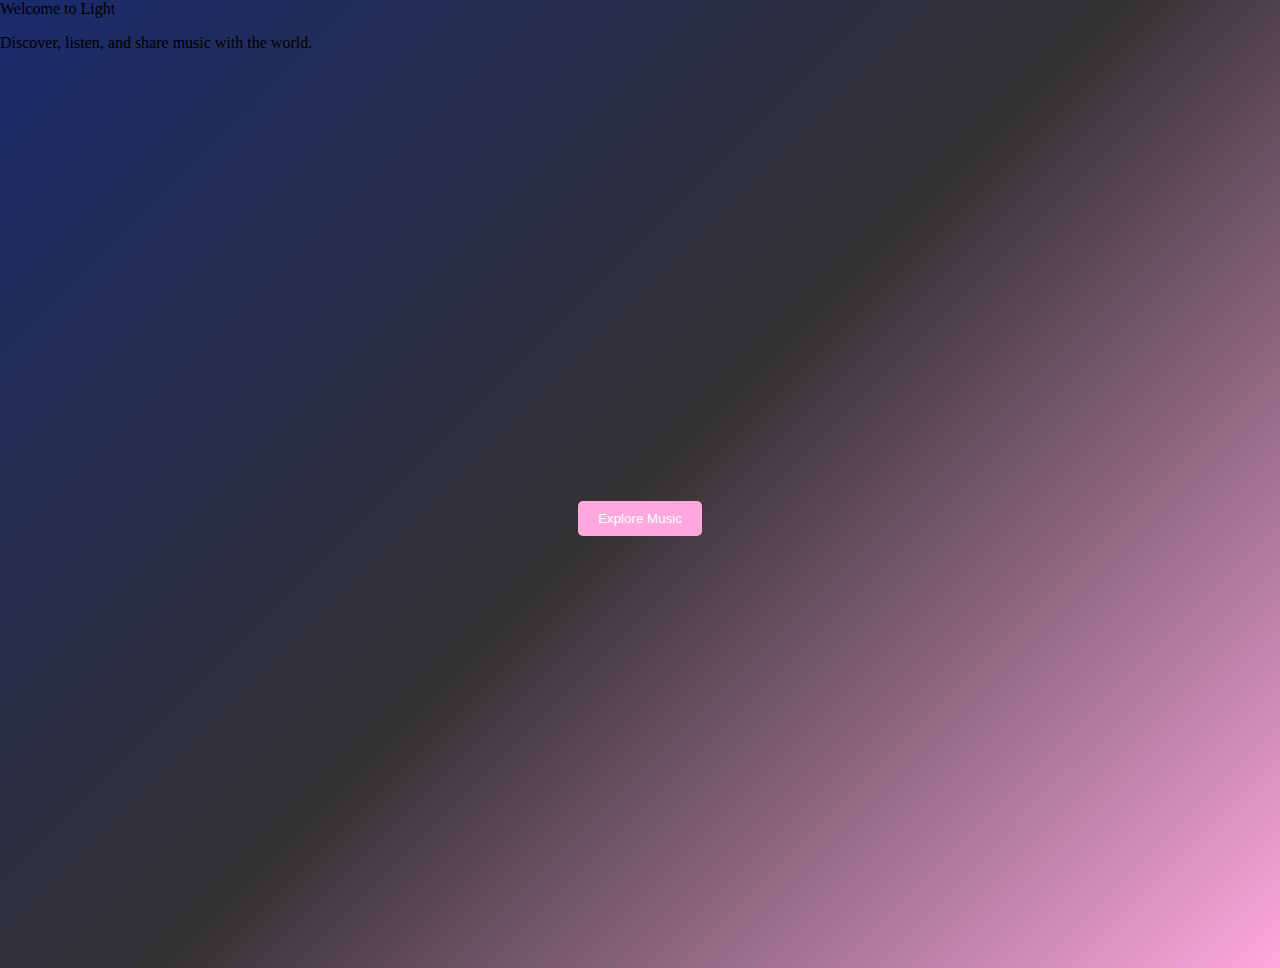
==== index.html @ 954678ec "light" ====
<!DOCTYPE html>
<html lang="en">
<head>
	<meta charset="UTF-8">
	<meta name="viewport" content="width=device-width, initial-scale=1.0">
	<title>Light</title>
	<link rel="stylesheet" href="home.css">
</head>
	<bass="title">Welcome to Light</h1>
	<p class="subtitle">Discover, listen, and share music with the world.</p>
	</div>
	<div class="button-container">
		<a href="signup.html">
			<button class="button">Explore Music</button>
		</a>
	</div>
	<script src="static/script.js"></script>
</body>
</html>
---- home.css ----
body, html {
	margin: 0;
	padding: 0;
	background: linear-gradient(135deg, #1a2a6c, #333133, #ffa8de);
}

.welcome-content {
	position: relative;
	top: 50%;
	transform: translateY(-50%, -50%);
	text-align: center;
	width: 100%;
	padding: 0 20px;
	box-sizing: border-box;
}

.welcome-content h1 {
	font-size: 3rem;
	color: #fff;
	margin-bottom: 1rem;
}

.welcome-content p{
	font-size: 1.2rem;
	color: #ccc;
	margin: 0;
}

.button-container {
	display: flex;
	justify-content: center;
	align-items: center;
	height: 100vh;
}

.button {
	padding: 10px 20px;
	background-color: #ffa8de;
	color: white;
	border: none;
	border-radius: 5px;
	cursor: pointer;
}
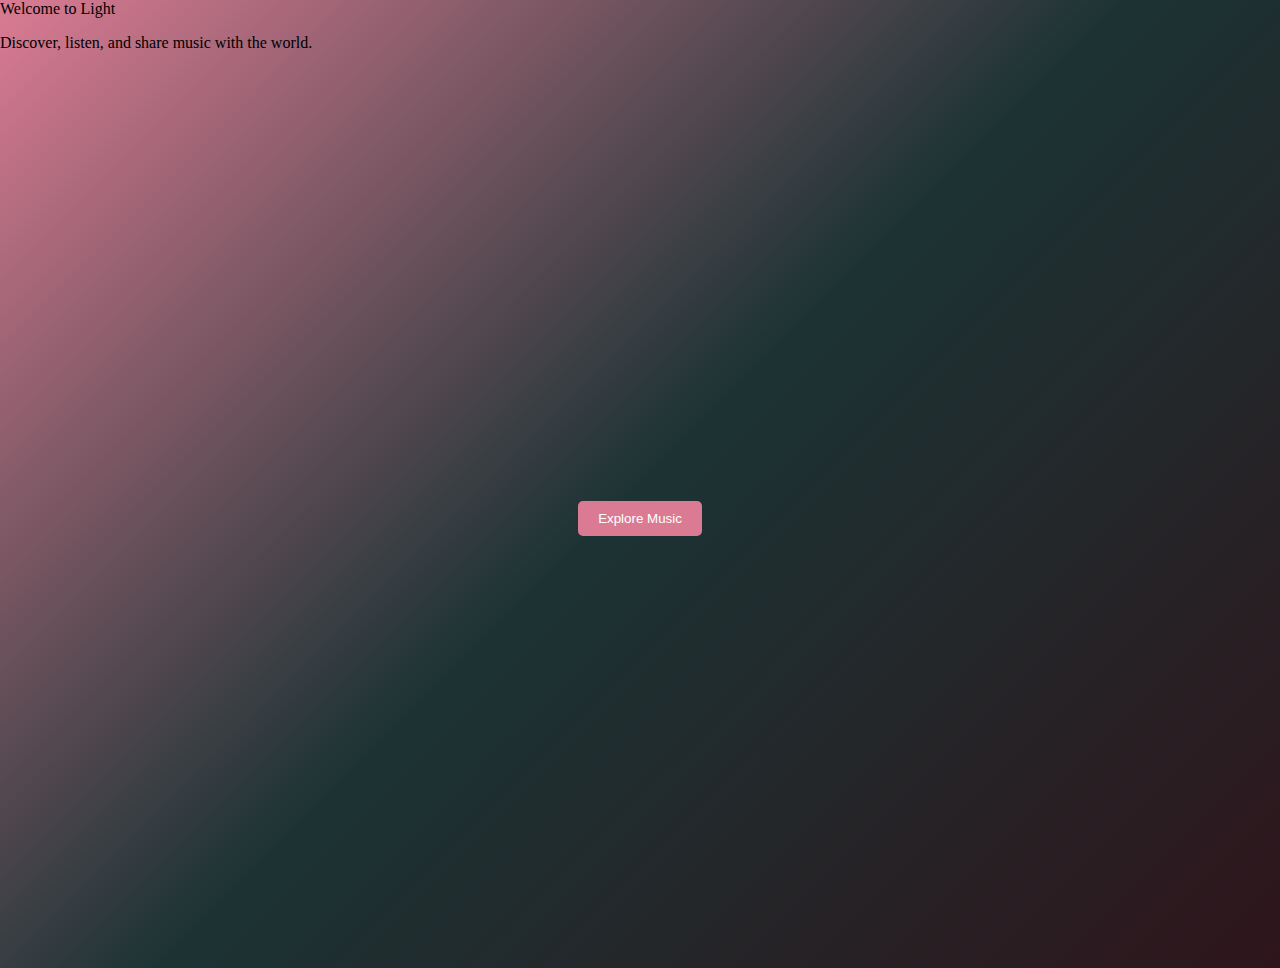
==== commit 7ccc078c: "Update index.html" ====
--- a/index.html
+++ b/index.html
@@ -4,13 +4,13 @@
 	<meta charset="UTF-8">
 	<meta name="viewport" content="width=device-width, initial-scale=1.0">
 	<title>Light</title>
-	<link rel="stylesheet" href="home.css">
+	<link rel="stylesheet" href="index.css">
 </head>
 	<bass="title">Welcome to Light</h1>
 	<p class="subtitle">Discover, listen, and share music with the world.</p>
 	</div>
 	<div class="button-container">
-		<a href="signup.html">
+		<a href="blob.html">
 			<button class="button">Explore Music</button>
 		</a>
 	</div>
--- a/index.css
+++ b/index.css
@@ -0,0 +1,43 @@
+body, html {
+	margin: 0;
+	padding: 0;
+	background: linear-gradient(135deg, #DA7B93, #1c3334, #2e151b);
+}
+
+.welcome-content {
+	position: relative;
+	top: 50%;
+	transform: translateY(-50%, -50%);
+	text-align: center;
+	width: 100%;
+	padding: 0 20px;
+	box-sizing: border-box;
+}
+
+.welcome-content h1 {
+	font-size: 3rem;
+	color: #fff;
+	margin-bottom: 1rem;
+}
+
+.welcome-content p{
+	font-size: 1.2rem;
+	color: #ccc;
+	margin: 0;
+}
+
+.button-container {
+	display: flex;
+	justify-content: center;
+	align-items: center;
+	height: 100vh;
+}
+
+.button {
+	padding: 10px 20px;
+	background-color: #DA7B93;
+	color: white;
+	border: none;
+	border-radius: 5px;
+	cursor: pointer;
+}
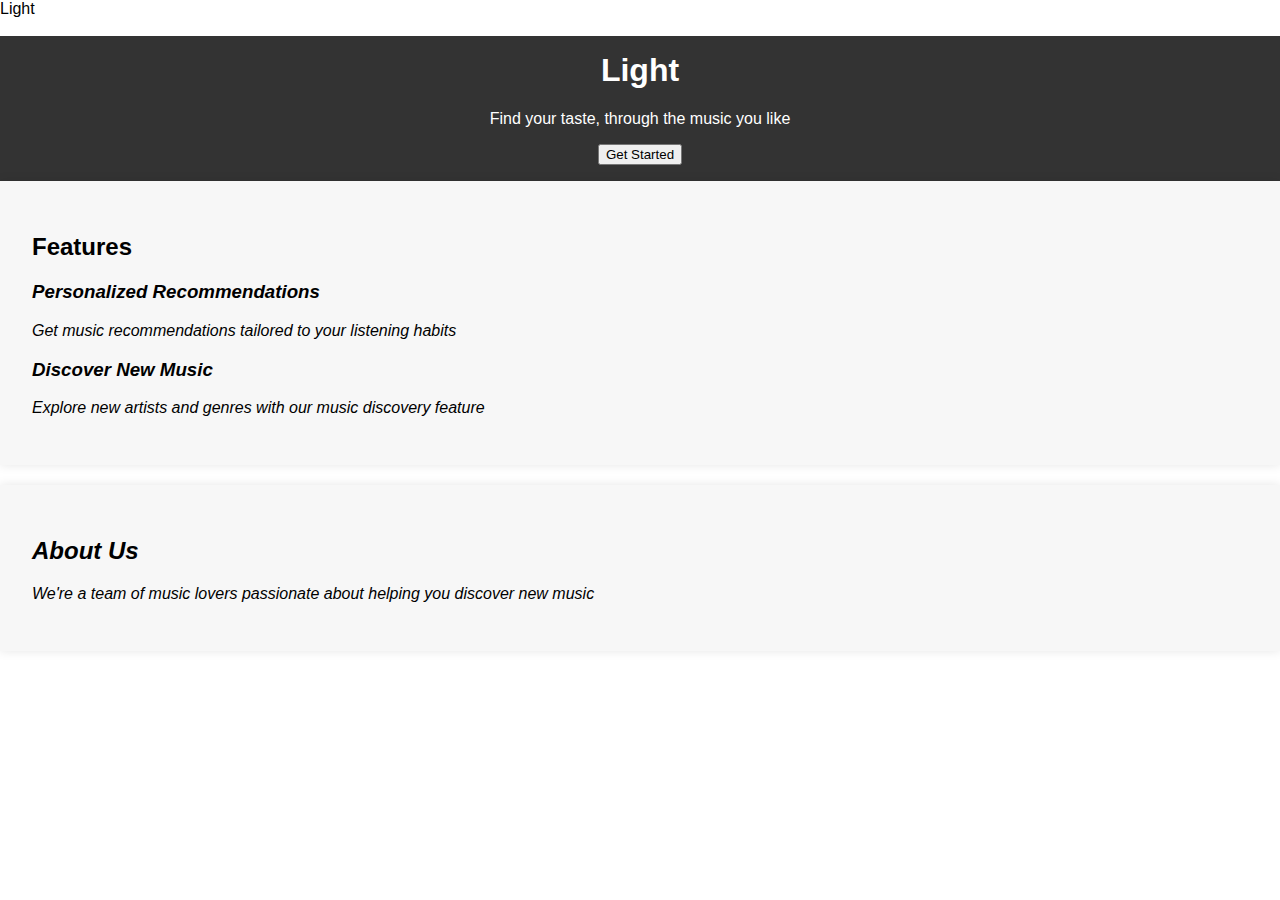
==== commit f1691044: "Update index.html" ====
--- a/index.html
+++ b/index.html
@@ -1,19 +1,39 @@
 <!DOCTYPE html>
 <html lang="en">
 <head>
-	<meta charset="UTF-8">
-	<meta name="viewport" content="width=device-width, initial-scale=1.0">
-	<title>Light</title>
-	<link rel="stylesheet" href="index.css">
+    <meta charset="UTF-8">
+    <meta name="viewport" content="width=device-width, initial-scale=1.0">
+    <title>Light Home page</title>
+    <link rel="stylesheet" href="styles.css">
 </head>
-	<bass="title">Welcome to Light</h1>
-	<p class="subtitle">Discover, listen, and share music with the world.</p>
-	</div>
-	<div class="button-container">
-		<a href="blob.html">
-			<button class="button">Explore Music</button>
-		</a>
-	</div>
-	<script src="static/script.js"></script>
+<body>
+    <nav>
+        <div class="logo">Light</div>
+        <ul>
+            <li><a href="home.html">Home</a></li>
+            <li><a href="signup.html">Sign Up</a></li>
+        </ul>
+    </nav>
+    <header>
+        <h1>Light</h1>
+        <p>Find your taste, through the music you like</p>
+        <a href="signup.html"><button>Get Started</button></a>
+    </header>
+    <section id="features">
+        <h2>Features</h2>
+        <div class="feature">
+            <i class="fa fa-music"</i>
+            <h3>Personalized Recommendations</h3>
+            <p>Get music recommendations tailored to your listening habits</p>
+        </div>
+        <div class="feature">
+            <h3>Discover New Music</h3>
+            <p>Explore new artists and genres with our music discovery feature</p>
+        </div>
+    </section>
+    <section id="about">
+        <h2>About Us</h2>
+        <p>We're a team of music lovers passionate about helping you discover new music</p>
+    </section>
 </body>
 </html>
--- a/styles.css
+++ b/styles.css
@@ -0,0 +1,78 @@
+body {
+    font-family: Arial, sans-serif;
+    margin: 0;
+    padding: 0;
+}
+
+header {
+    background-color: #333;
+    color: #fff;
+    padding: 1em;
+    text-align: center;
+}
+
+nav ul {
+    list-style: none;
+    margin: 0;
+    padding: 0;
+    display: flex;
+    justify-content: space-between;
+}
+
+nav li {
+    margin-right: 20px;
+}
+
+nav a {
+    color: #fff;
+    text-decoration: none;
+}
+
+main {
+    display: flex;
+    flex-direction: column;
+    align-items: center;
+    padding: 2em;
+}
+
+section {
+    background-color: #f7f7f7;
+    padding: 2em;
+    margin-bottom: 20px;
+    box-shadow: 0 0 10px rgba(0, 0, 0, 0.1);
+}
+
+h1 {
+    margin-top: 0;
+}
+
+form {
+    display: flex;
+    flex-direction: column;
+    align-items: center;
+}
+
+label {
+    margin-bottom: 10px;
+}
+
+input[type="text"], input[type="password"] {
+    padding: 10px;
+    margin-bottom: 20px;
+    border: none;
+    border-radius: 5px;
+    box-shadow: 0 0 10px rgba(0, 0, 0, 0.1);
+}
+
+input[type="submit"] {
+    background-color: #333;
+    color: #fff;
+    padding: 10px 20px;
+    border: none;
+    border-radius: 5px;
+    cursor: pointer;
+}
+
+input[type="submit"]:hover {
+    background-color: #444;
+}
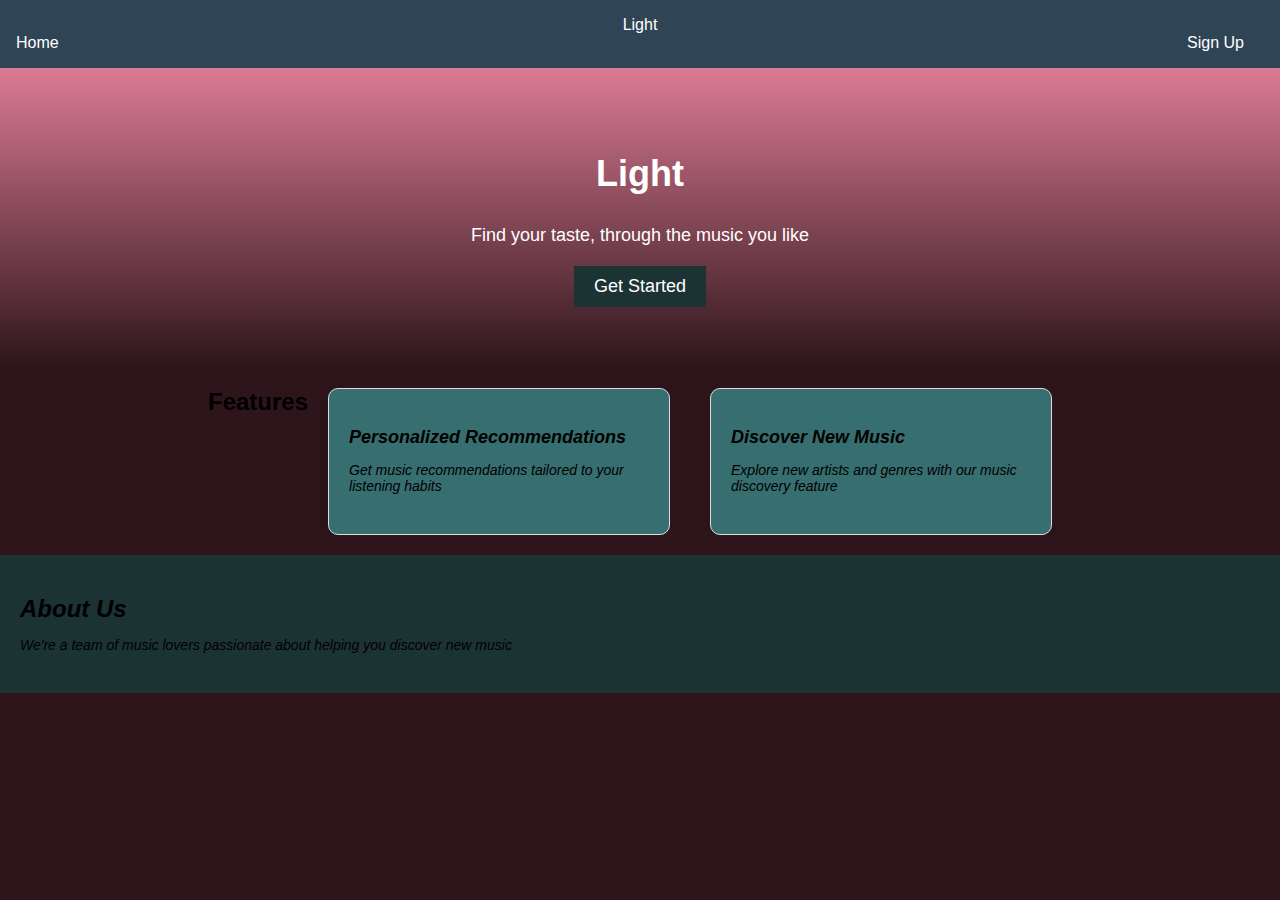
==== commit 7d4cef26: "Update index.html" ====
--- a/index.html
+++ b/index.html
@@ -4,7 +4,7 @@
     <meta charset="UTF-8">
     <meta name="viewport" content="width=device-width, initial-scale=1.0">
     <title>Light Home page</title>
-    <link rel="stylesheet" href="styles.css">
+    <link rel="stylesheet" href="style.css">
 </head>
 <body>
     <nav>
--- a/style.css
+++ b/style.css
@@ -0,0 +1,125 @@
+body {
+	font-family: Arial, sans-serif;
+	margin: 0;
+	padding: 0;
+	background-color: #2E151B;
+}
+
+nav {
+	background-color: #2f4454;
+	color: #fff;
+	padding: 1em;
+	text-align: center;
+}
+
+nav ul {
+	list-style: none;
+	margin: 0;
+	padding: 0;
+	display: flex;
+	justify-content: space-between;
+}
+
+nav li {
+	margin-right: 20px;
+}
+
+nav a {
+	color: #fff;
+	text-decoration: none;
+}
+
+header {
+	background-image: linear-gradient(to bottom, #DA7B93, #2e151b);
+	background-size: 100% 300px;
+	background-position: 0% 100%;
+	height: 300px;
+	display: flex;
+	flex-direction: column;
+	justify-content: center;
+	align-items: center;
+	color: #fff;
+	width: 100%;
+}
+
+header h1 {
+	font-size: 36px;
+	margin-bottom: 10px;
+}
+
+header p {
+	font-size: 18px;
+	margin: 0 0 0 0;
+	margin-top: 20px;
+}
+
+header button {
+	background-color: #1c3334;
+	color: #fff;
+	border: none;
+	padding: 10px 20px;
+	font-size: 18px;
+	cursor: pointer;
+	margin-top: 20px;
+}
+
+#features {
+	display: flex;
+	flex-wrap: wrap;
+	justify-content: center;
+}
+
+.feature {
+	margin: 20px;
+	width: 300px;
+	background-color: #376e6f;
+	padding: 20px;
+	border: 1px solid #ddd;
+	border-radius: 10px;
+	box-shadow: 0 0 10px rgba(0, 0, 0, 0.1);
+}
+
+.feature img {
+	width: 50px;
+	height: 50px;
+	margin-bottom: 10px;
+}
+
+.feature h3 {
+	font-size: 18px;
+	margin-bottom: 10px;
+}
+
+.feature p {
+	font-size: 14px;
+	margin-bottom: 20px;
+}
+
+#about {
+	background-color: #1c3334;
+	padding: 20px;
+}
+
+#about h2 {
+	font-size: 24px;
+	margin-bottom: 10px;
+}
+
+#about p {
+	font-size: 14px;
+	margin-bottom: 20px;
+}
+
+#about img {
+	width: 100%;
+	height: 200px;
+	object-fit: cover;
+	border-radius: 10px;
+}
+
+footer {
+	background-color: #2E151B;
+	padding: 10px;
+	text-align: center;
+	color: #fff;
+}
